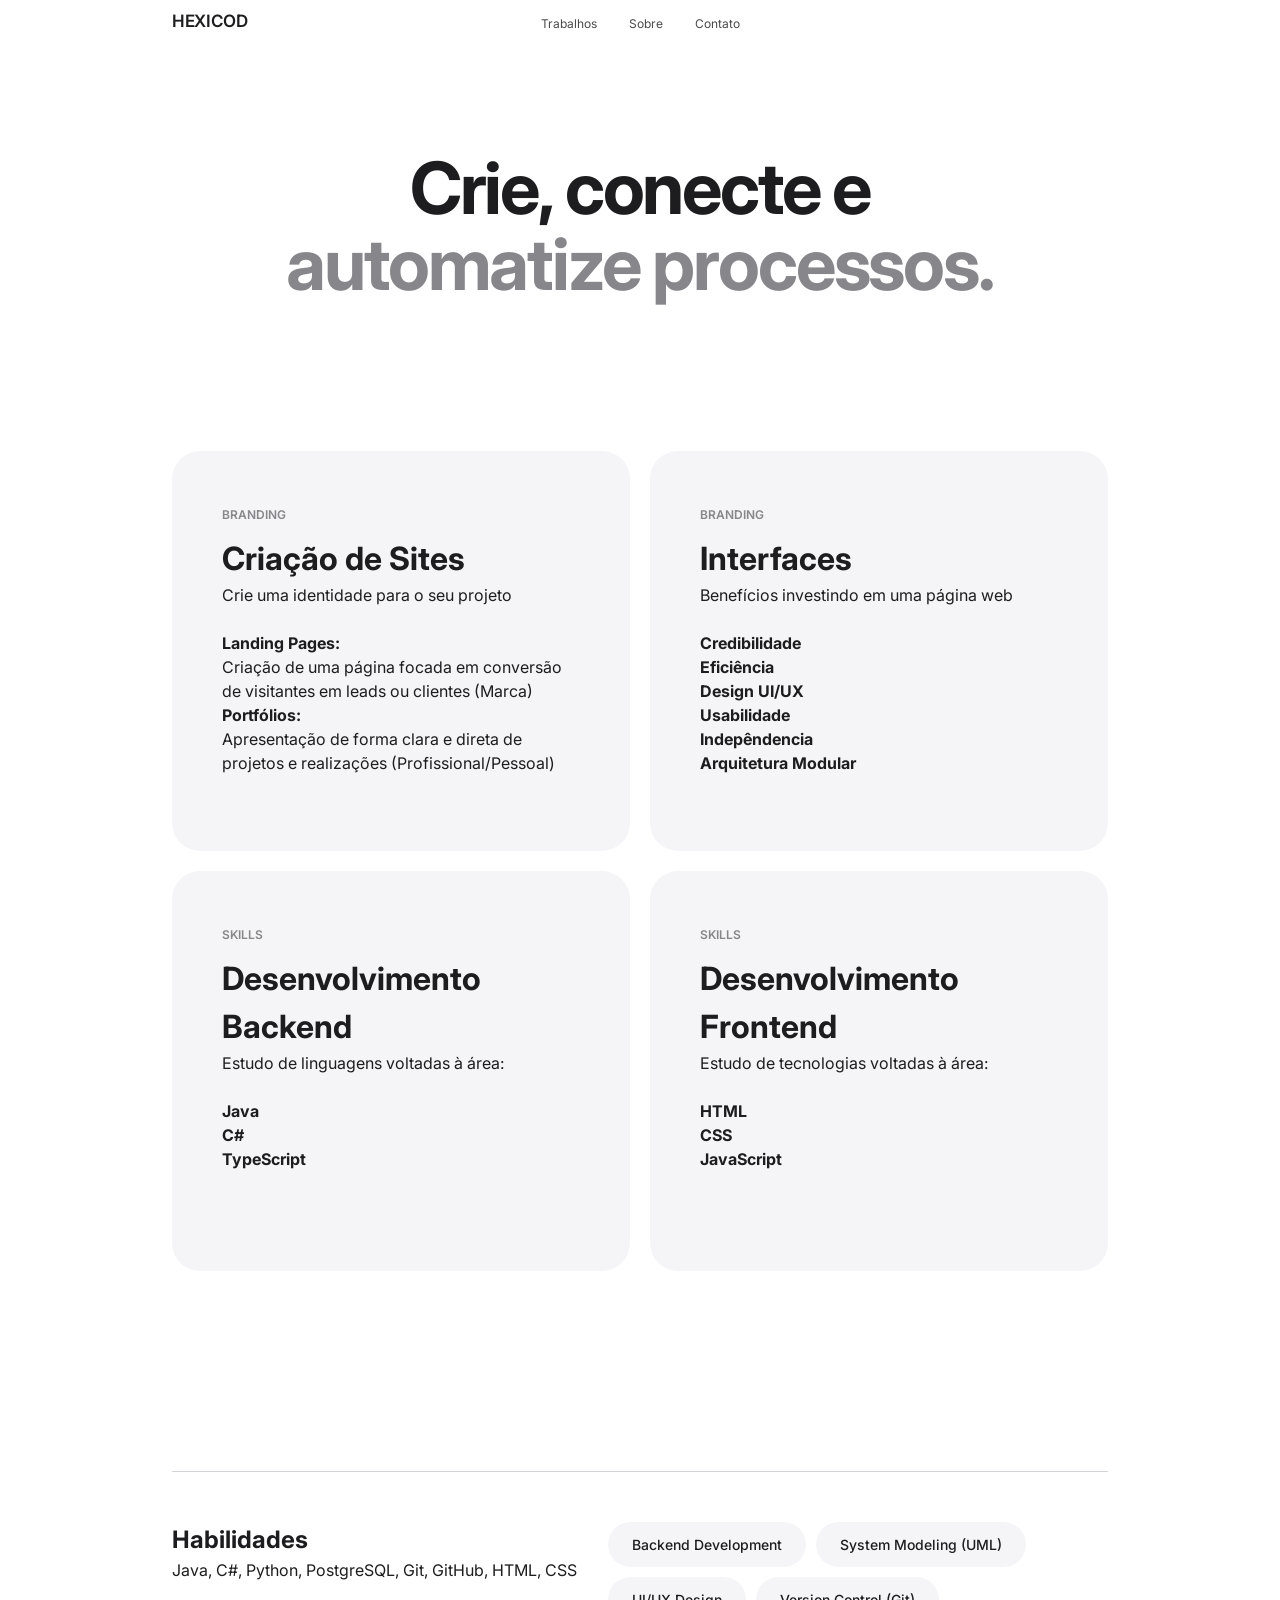
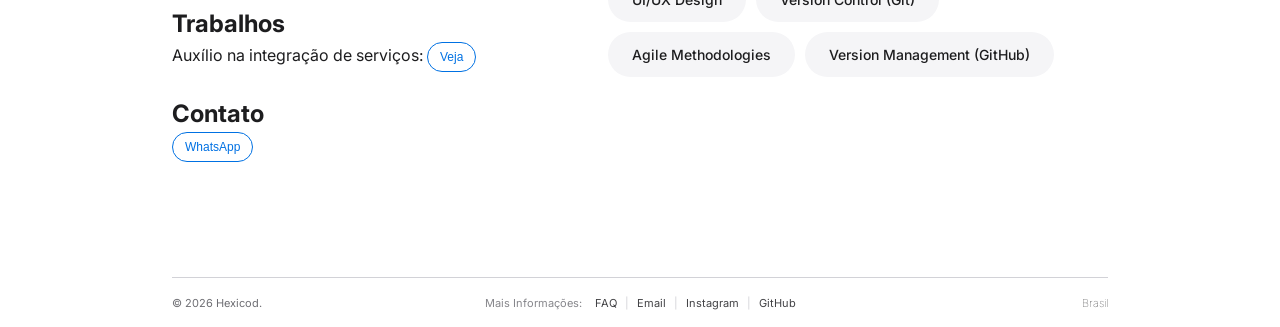
==== index.html @ ff453d54 "Add files via upload" ====
<!DOCTYPE html>
<html lang="pt-BR">
<head>
  <meta charset="UTF-8">
  <meta name="viewport" content="width=device-width, initial-scale=1.0">
  <title>Hexicod</title>
  <link rel="icon" type="image/png" href="h08.png">
  <link rel="stylesheet" href="5t35.css">
  <link href="https://fonts.googleapis.com/css2?family=Inter:wght@300;400;500;600;700&display=swap" rel="stylesheet">
</head>
<body>
  <header id="header">
    <nav class="nav-container">
      <div class="nav-content">
        <a href="#" class="logo">HEXICOD</a>
        <div class="menu-toggle" onclick="this.classList.toggle('active'); document.querySelector('.nav-links').classList.toggle('show');">
          <span></span>
          <span></span>
        </div>
          <ul class="nav-links">
            <li><a href="#trabalhos">Trabalhos</a></li>
            <li><a href="#sobre">Sobre</a></li>
            <li><a href="#contato">Contato</a></li>
          </ul>
        <div class="nav-spacer"></div>
      </div>
    </nav>
  </header>
  <main>
    <section class="hero">
      <div class="container">
        <h1>Crie, conecte e<br><span class="text-gray">automatize processos.</span></h1>
      </div>
    </section>
    <section id="trabalhos" class="grid-section">
      <div class="container">
        <div class="work-grid">
          <div class="work-item small">
            <div class="work-content">
              <span>Branding</span>
              <h3>Criação de Sites</h3>
              <p>Crie uma identidade para o seu projeto</p>
              <br>
              <h5><h4>Landing Pages: </h4> Criação de uma página focada em conversão de visitantes em leads ou clientes (Marca)</h5>
              <h5><h4>Portfólios: </h4> Apresentação de forma clara e direta de projetos e realizações (Profissional/Pessoal)</h5>
            </div>
          </div>
          <div class="work-item small">
            <div class="work-content">
              <span>Branding</span>
              <h3>Interfaces</h3>
              <p>Benefícios investindo em uma página web</p>
              <br>
              <h4>Credibilidade</h4>
              <h4>Eficiência</h4>
              <h4>Design UI/UX</h4>
              <h4>Usabilidade</h4>
              <h4>Indepêndencia</h4>
              <h4>Arquitetura Modular</h4>
            </div>
          </div>
          <div class="work-item small">           
            <div class="work-content">
              <span>Skills</span>
              <h3>Desenvolvimento Backend</h3>
              <p>Estudo de linguagens voltadas à área:</p>
              <br>
              <h4>Java</h4>
              <h4>C#</h4>
              <h4>TypeScript</h4>
            </div>
          </div>
          <div class="work-item small">
            <div class="work-content">
              <span>Skills</span>
              <h3>Desenvolvimento Frontend</h3>
              <p>Estudo de tecnologias voltadas à área:</p>
              <br>
              <h4>HTML</h4>
              <h4>CSS</h4>
              <h4>JavaScript</h4>
            </div>
          </div>
        </div>
      </div>
    </section>
    <section id="sobre" class="skills-section">
      <div class="container">
        <div class="skills-flex">
          <div class="skill-group">
            <h2>Habilidades</h2>
            <p>Java, C#, Python, PostgreSQL, Git, GitHub, HTML, CSS</p>
            <br>
            <h2>Trabalhos</h2>
            <p>Auxílio na integração de serviços: <a href="https://www.fogonorteengenharia.com.br" class="btn-hexicod" target="_blank">Veja</a>
            </p>
            <br>
            <h2>Contato</h2>
            <a href="https://wa.me/5569999950703" class="btn-hexizap" target="_blank">WhatsApp</a>
          </div>
          <div class="skill-list">
            <div class="skill-tag">Backend Development</div>
            <div class="skill-tag">System Modeling (UML)</div>
            <div class="skill-tag">UI/UX Design</div>
            <div class="skill-tag">Version Control (Git)</div>
            <div class="skill-tag">Agile Methodologies</div>
            <div class="skill-tag">Version Management (GitHub)</div>
          </div>
        </div>
      </div>
    </section>
  </main>
  <footer id="contato">
    <div class="footer-container">
      <div class="footer-bottom">
        <div class="footer-copy">© 2026 Hexicod.</div>
        <div class="footer-links">
          <span class="footer-label">Mais Informações:</span>
          <a href="f140.html">FAQ</a>
          <span class="sep">|</span>
          <a href="mailto:teamhexicod@gmail.com" target="_blank">Email</a>
          <span class="sep">|</span>
          <a href="https://instagram.com/hexicod" target="_blank">Instagram</a>
          <span class="sep">|</span>
          <a href="https://github.com/hexicod" target="_blank">GitHub</a>
        </div>
        <div class="footer-location">Brasil</div>
      </div>
    </div>
  </footer>
</body>
</html>
---- 5t35.css ----
:root {
--bg: #ffffff;
--text-main: #1d1d1f;
--text-gray: #86868b;
--card-bg: #f5f5f7;
--font: 'Inter', -apple-system, BlinkMacSystemFont, sans-serif;
}
* {
margin: 0;
padding: 0;
box-sizing: border-box;
}
body {
background-color: var(--bg);
color: var(--text-main);
font-family: var(--font);
-webkit-font-smoothing: antialiased;
line-height: 1.5;
}
.container {
max-width: 980px;
margin: 0 auto;
padding: 0 22px;
}
.menu-toggle {
  display: none; /* Escondido no PC */
  flex-direction: column;
  gap: 6px;
  cursor: pointer;
  z-index: 1001;
}
.menu-toggle span {
  width: 25px;
  height: 2px;
  background-color: var(--text-main);
  transition: 0.3s;
}
#header {
position: fixed;
top: 0;
left: 0;
width: 100%;
height: 44px;
display: flex;
align-items: center;
background-color: rgba(255, 255, 255, 0);
z-index: 1000;
animation: sticky-nav linear forwards;
animation-timeline: scroll();
animation-range: 0px 100px;
}
@keyframes sticky-nav {
to {
background-color: rgba(245, 245, 247, 0.7);
backdrop-filter: blur(20px) saturate(180%);
-webkit-backdrop-filter: blur(20px) saturate(180%);
}
}
.nav-container {
width: 100%;
max-width: 980px;
margin: 0 auto;
padding: 0 22px;
}
.nav-content {
display: flex;
justify-content: space-between;
align-items: center;
width: 100%;
}
.logo {
font-weight: 600;
font-size: 17px;
letter-spacing: -0.02em;
text-decoration: none;
color: var(--text-main);
flex: 1;
}
.nav-links {
display: flex;
list-style: none;
gap: 32px;
flex: 2;
justify-content: center;
}
.nav-links a {
text-decoration: none;
color: var(--text-main);
font-size: 12px;
font-weight: 400;
opacity: 0.8;
transition: opacity 0.2s;
}
.nav-links a:hover {
opacity: 1;
}
.nav-spacer {
flex: 1;
}
.hero {
padding-top: 150px;
padding-bottom: 150px;
text-align: center;
}
.hero h1 {
font-size: clamp(40px, 8vw, 72px);
font-weight: 700;
letter-spacing: -0.03em;
line-height: 1.05;
}
.text-gray {
color: var(--text-gray);
}
.subtitle {
font-size: 21px;
color: var(--text-gray);
max-width: 600px;
margin: 30px auto;
font-weight: 400;
}
.grid-section {
padding-bottom: 100px;
}
.work-grid {
display: grid;
grid-template-columns: 1fr 1fr;
gap: 20px;
}
.work-item {
background: var(--card-bg);
border-radius: 28px;
padding: 50px;
display: flex;
flex-direction: column;
}
.work-item.small {
height: 400px;
}
.work-content span {
font-size: 12px;
font-weight: 600;
text-transform: uppercase;
color: var(--text-gray);
}
.work-content h3 {
font-size: 32px;
margin-top: 10px;
}
.skills-section {
padding: 100px 0;
}
.skills-flex {
display: flex;
justify-content: space-between;
align-items: flex-start;
border-top: 1px solid #d2d2d7;
padding-top: 50px;
}
.skill-list {
display: flex;
flex-wrap: wrap;
gap: 10px;
max-width: 500px;
}
.skill-tag {
background: var(--card-bg);
padding: 12px 24px;
border-radius: 40px;
font-size: 14px;
font-weight: 500;
}
#footer {
background: var(--bg);
padding: 40px 0 24px 0;
}
.footer-container {
max-width: 980px;
margin: 0 auto;
padding: 15px 22px;
}
.footer-bottom {
display: flex;
justify-content: space-between;
align-items: center;
padding-top: 17px;
border-top: 1px solid #d2d2d7;
font-size: 11px;
color: #6e6e73;
}
.footer-copy {
flex: 1;
text-align: left;
}
.footer-links {
flex: 2;
display: flex;
justify-content: center;
align-items: center;
gap: 8px;
}
.footer-links a {
color: #424245;
text-decoration: none;
}
.footer-links a:hover {
text-decoration: underline;
}
.footer-label {
color: #86868b;
margin-right: 5px;
}
.sep {
color: #d2d2d7;
}
.footer-location {
flex: 1;
text-align: right;
color: var(--text-main);
font-weight: 100;
}
@media (max-width: 768px) {
.nav-links {
    display: none;
  }


  #header {
    background-color: rgba(255, 255, 255, 0.98) !important;
    backdrop-filter: blur(15px);
    height: 48px;
  }
  .nav-content {
    display: flex;
    justify-content: space-between;
    align-items: center; 
    padding: 0 22px;
    height: 100%;
  }
  .logo {
    flex: none !important;
    order: 1;
  }
  .nav-spacer {
    display: none;
  }
  .menu-toggle {
    display: flex !important;
    order: 2;
    width: 22px;
    height: 12px;
    flex-direction: column;
    justify-content: space-between;
    cursor: pointer;
    z-index: 1001;
  }
  .menu-toggle span {
    width: 100%;
    height: 1.2px;
    background-color: var(--text-main);
    transition: transform 0.3s cubic-bezier(0.4, 0, 0.2, 1);
  }
  .menu-toggle.active span:nth-child(1) {
    transform: translateY(5.5px) rotate(45deg);
  }
  .menu-toggle.active span:nth-child(2) {
    transform: translateY(-5.5px) rotate(-45deg);
  }
  .nav-links {
    display: none;
    position: fixed;
    top: 48px;
    left: 0;
    width: 100%;
    height: calc(100vh - 48px);
    background: var(--bg);
    flex-direction: column;
    padding: 40px 22px;
    gap: 30px;
    z-index: 999;
  }
  .nav-links.show {
    display: flex !important;
  }
  .nav-links a {
    font-size: 28px;
    font-weight: 600;
    text-align: left;
    width: 100%;
  }



  .grid-section .container {
    padding: 0;
    max-width: 100%;
  }
  .work-grid {
    display: flex;
    flex-wrap: nowrap;
    overflow-x: auto;
    gap: 15px;
    padding: 0 22px; 
    
    scroll-snap-type: x mandatory; 
    -webkit-overflow-scrolling: touch;
    
    scrollbar-width: none; 
  }
  .work-grid::-webkit-scrollbar {
    display: none;
  }
  .work-item, .work-item.small {
    flex: 0 0 85%; 
    scroll-snap-align: center;
    padding: 40px 25px; 
    border-radius: 28px;
    height: auto;
    min-height: 400px;
  }
  .skills-flex {
    flex-direction: column;
    gap: 30px;
  }
  .footer-bottom {
    flex-direction: column;
    gap: 15px;
    text-align: center;
  }
  .footer-copy, .footer-location {
    text-align: center;
  }
}
.btn-hexicod {
  display: inline-block;
  padding: 5px 12px; 
  font-size: 12px; 
  font-family: Arial, sans-serif; 
  color: #0071e3; 
  background-color: transparent;
  border: 1px solid #0071e3;
  border-radius: 25px; 
  text-decoration: none; 
  font-weight: 250;
  transition: background-color 0.3s ease, color 0.3s ease; 
}
.btn-hexicod:hover {
  background-color: #0071e3;
  color: #ffffff;
}

.btn-hexizap {
  display: inline-block;
  padding: 5px 12px; 
  font-size: 12px; 
  font-family: Arial, sans-serif; 
  color: #0071e3; 
  background-color: transparent;
  border: 1px solid #0071e3;
  border-radius: 25px; 
  text-decoration: none; 
  font-weight: 250;
  transition: background-color 0.3s ease, color 0.3s ease; 
}
.btn-hexizap:hover {
  background-color: #0071e3;
  color: #ffffff;
}
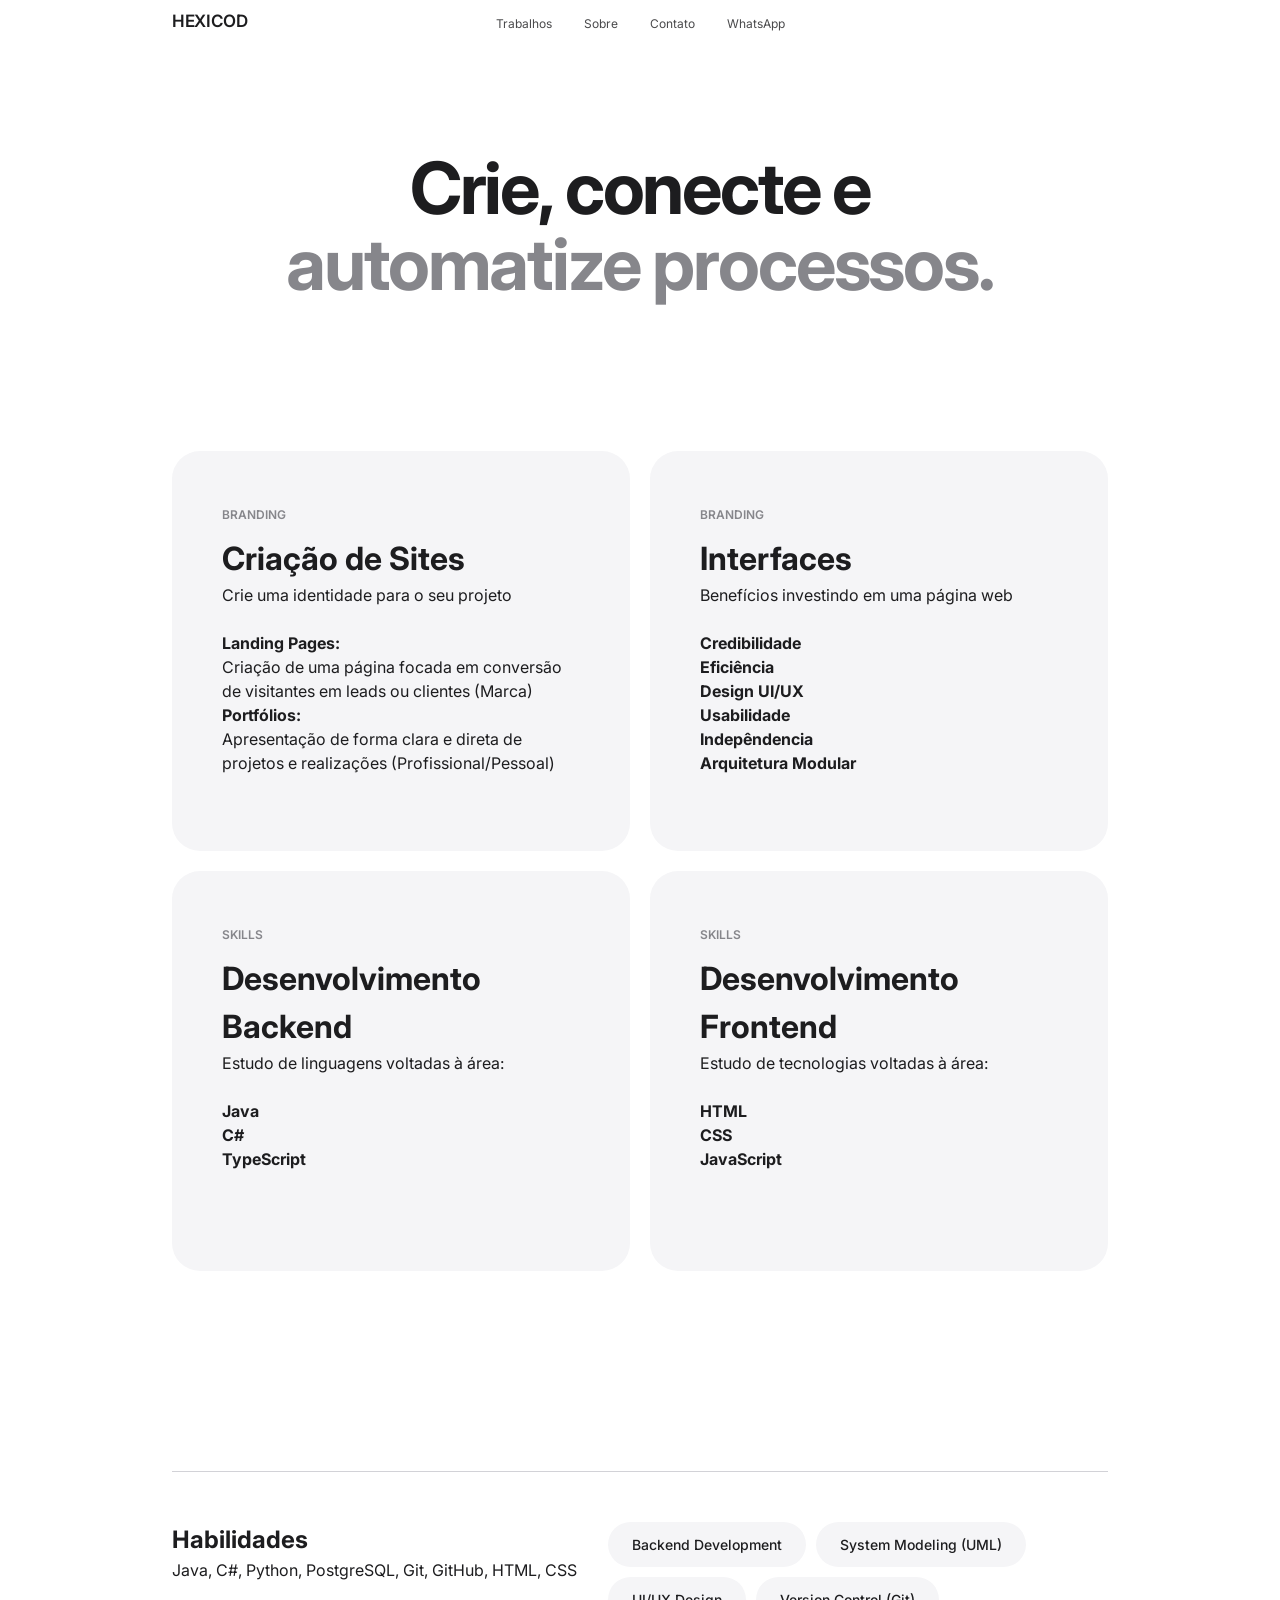
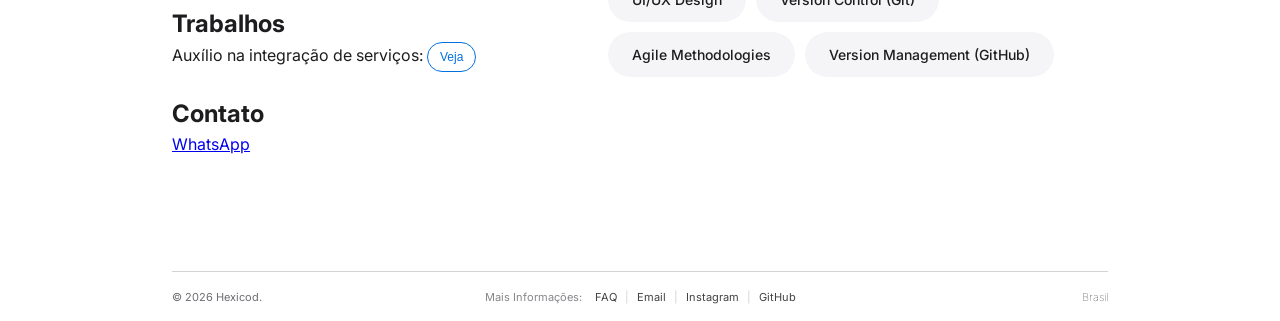
==== commit 61a1e974: "Update index.html" ====
--- a/index.html
+++ b/index.html
@@ -21,6 +21,7 @@
             <li><a href="#trabalhos">Trabalhos</a></li>
             <li><a href="#sobre">Sobre</a></li>
             <li><a href="#contato">Contato</a></li>
+            <li><a href="https://wa.me/5569999950703" target="_blank">WhatsApp</a></li>
           </ul>
         <div class="nav-spacer"></div>
       </div>
@@ -128,5 +129,16 @@
       </div>
     </div>
   </footer>
+  <script>
+  const menuLinks = document.querySelectorAll('.nav-links a');
+  const menuToggle = document.querySelector('.menu-toggle');
+  const navLinks = document.querySelector('.nav-links');
+  menuLinks.forEach(link => {
+    link.addEventListener('click', () => {
+      menuToggle.classList.remove('active');
+      navLinks.classList.remove('show');
+    });
+  });
+</script>
 </body>
-</html>+</html>
--- a/5t35.css
+++ b/5t35.css
@@ -347,21 +347,3 @@
   background-color: #0071e3;
   color: #ffffff;
 }
-
-.btn-hexizap {
-  display: inline-block;
-  padding: 5px 12px; 
-  font-size: 12px; 
-  font-family: Arial, sans-serif; 
-  color: #0071e3; 
-  background-color: transparent;
-  border: 1px solid #0071e3;
-  border-radius: 25px; 
-  text-decoration: none; 
-  font-weight: 250;
-  transition: background-color 0.3s ease, color 0.3s ease; 
-}
-.btn-hexizap:hover {
-  background-color: #0071e3;
-  color: #ffffff;
-}
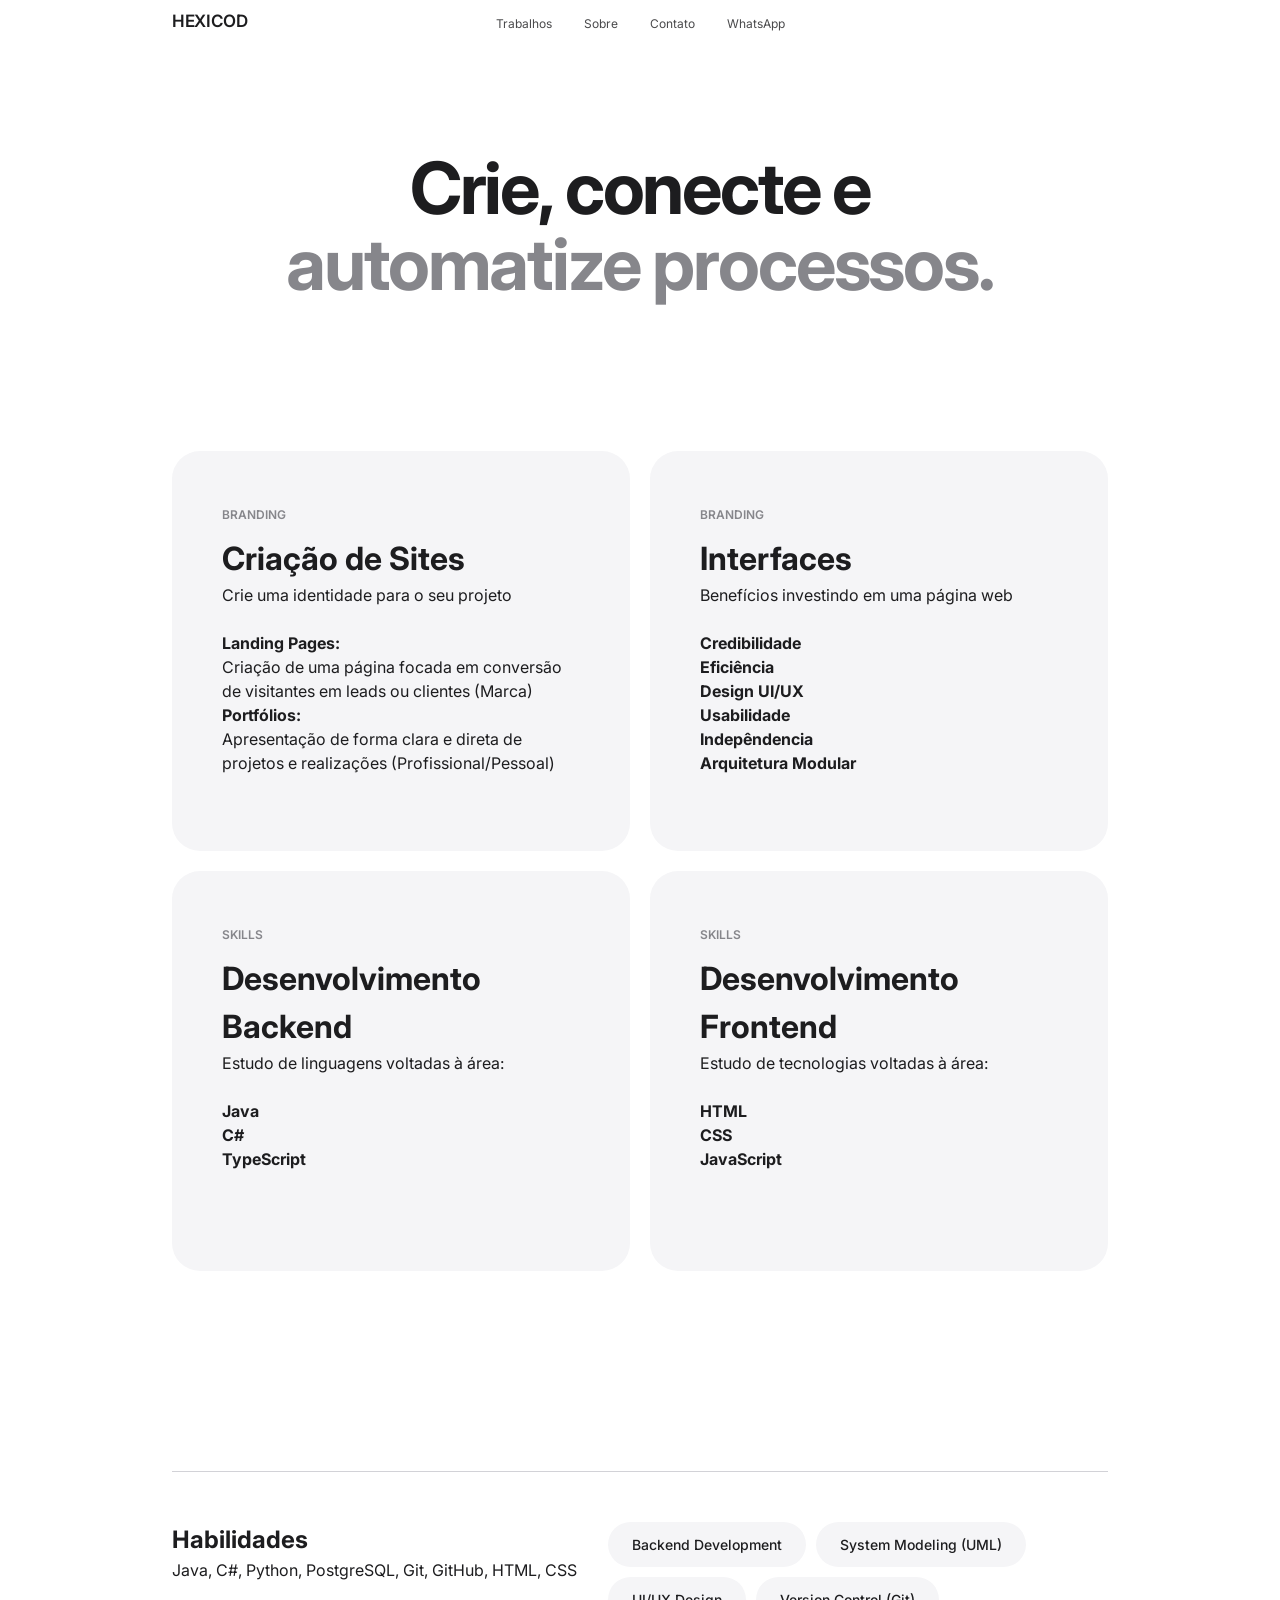
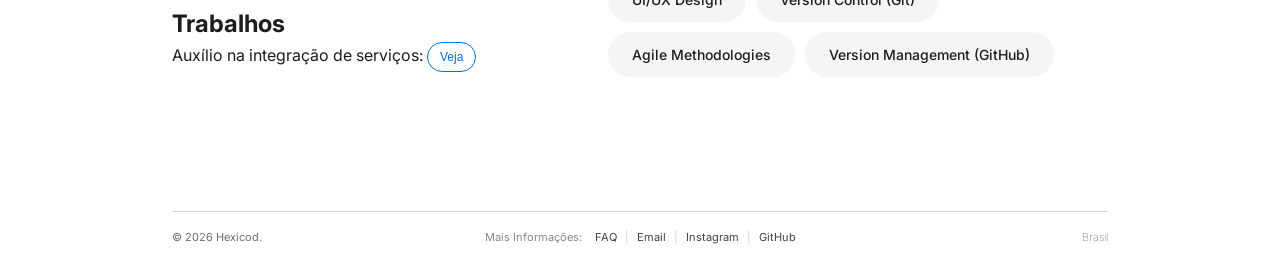
==== commit d8cfb49b: "Update index.html" ====
--- a/index.html
+++ b/index.html
@@ -96,8 +96,6 @@
             <p>Auxílio na integração de serviços: <a href="https://www.fogonorteengenharia.com.br" class="btn-hexicod" target="_blank">Veja</a>
             </p>
             <br>
-            <h2>Contato</h2>
-            <a href="https://wa.me/5569999950703" class="btn-hexizap" target="_blank">WhatsApp</a>
           </div>
           <div class="skill-list">
             <div class="skill-tag">Backend Development</div>
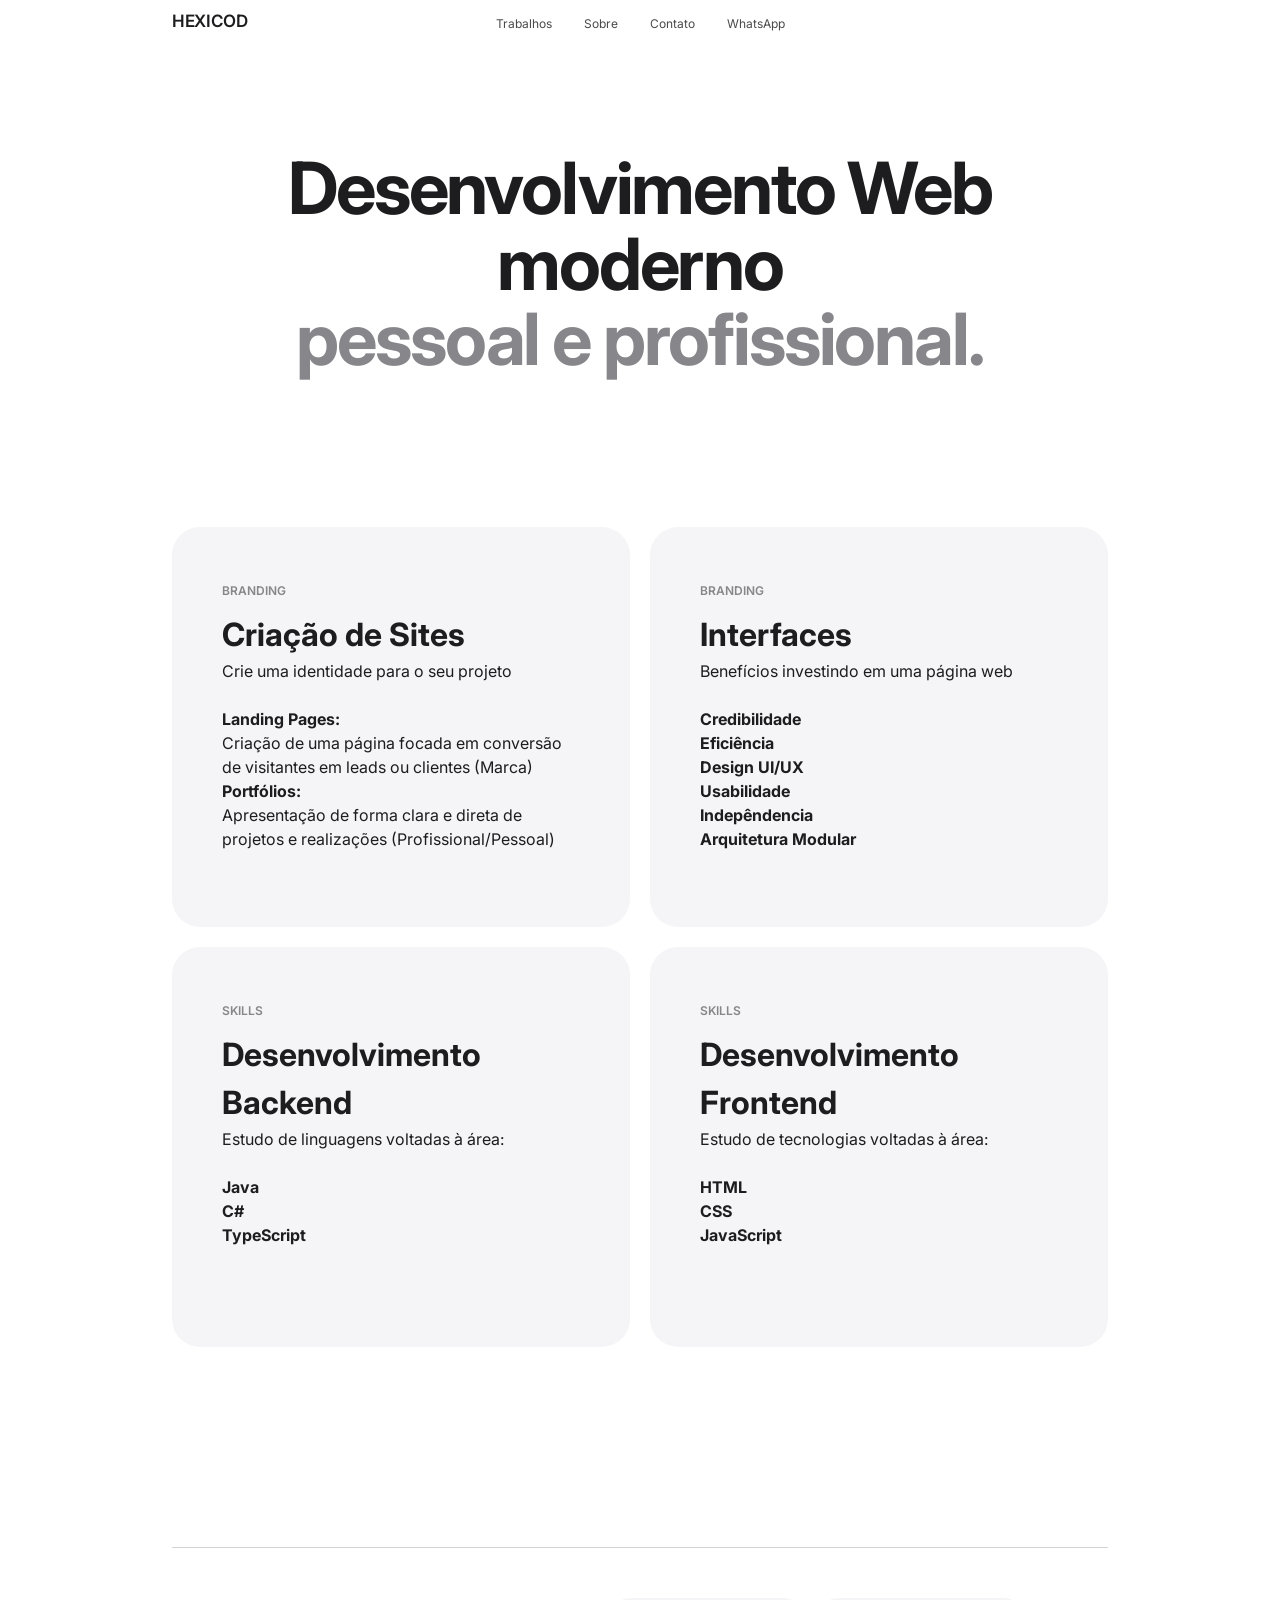
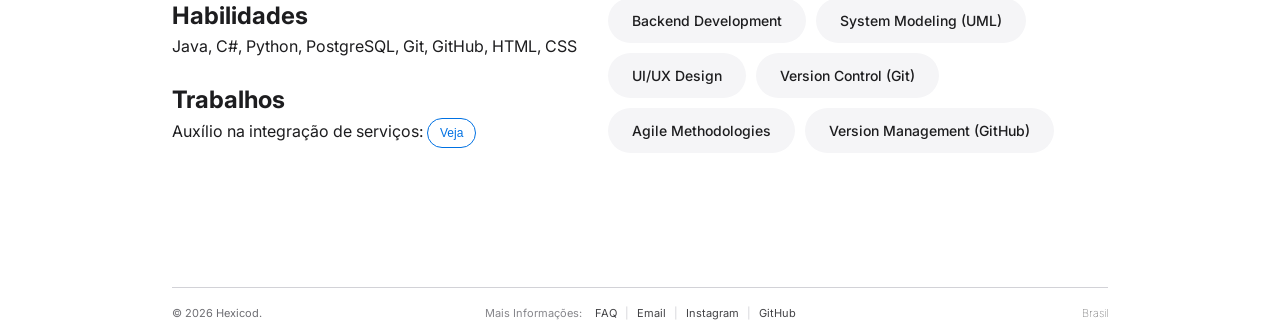
==== commit 91033aad: "Update index.html" ====
--- a/index.html
+++ b/index.html
@@ -30,7 +30,7 @@
   <main>
     <section class="hero">
       <div class="container">
-        <h1>Crie, conecte e<br><span class="text-gray">automatize processos.</span></h1>
+        <h1>Desenvolvimento Web moderno <br><span class="text-gray">pessoal e profissional.</span></h1>
       </div>
     </section>
     <section id="trabalhos" class="grid-section">
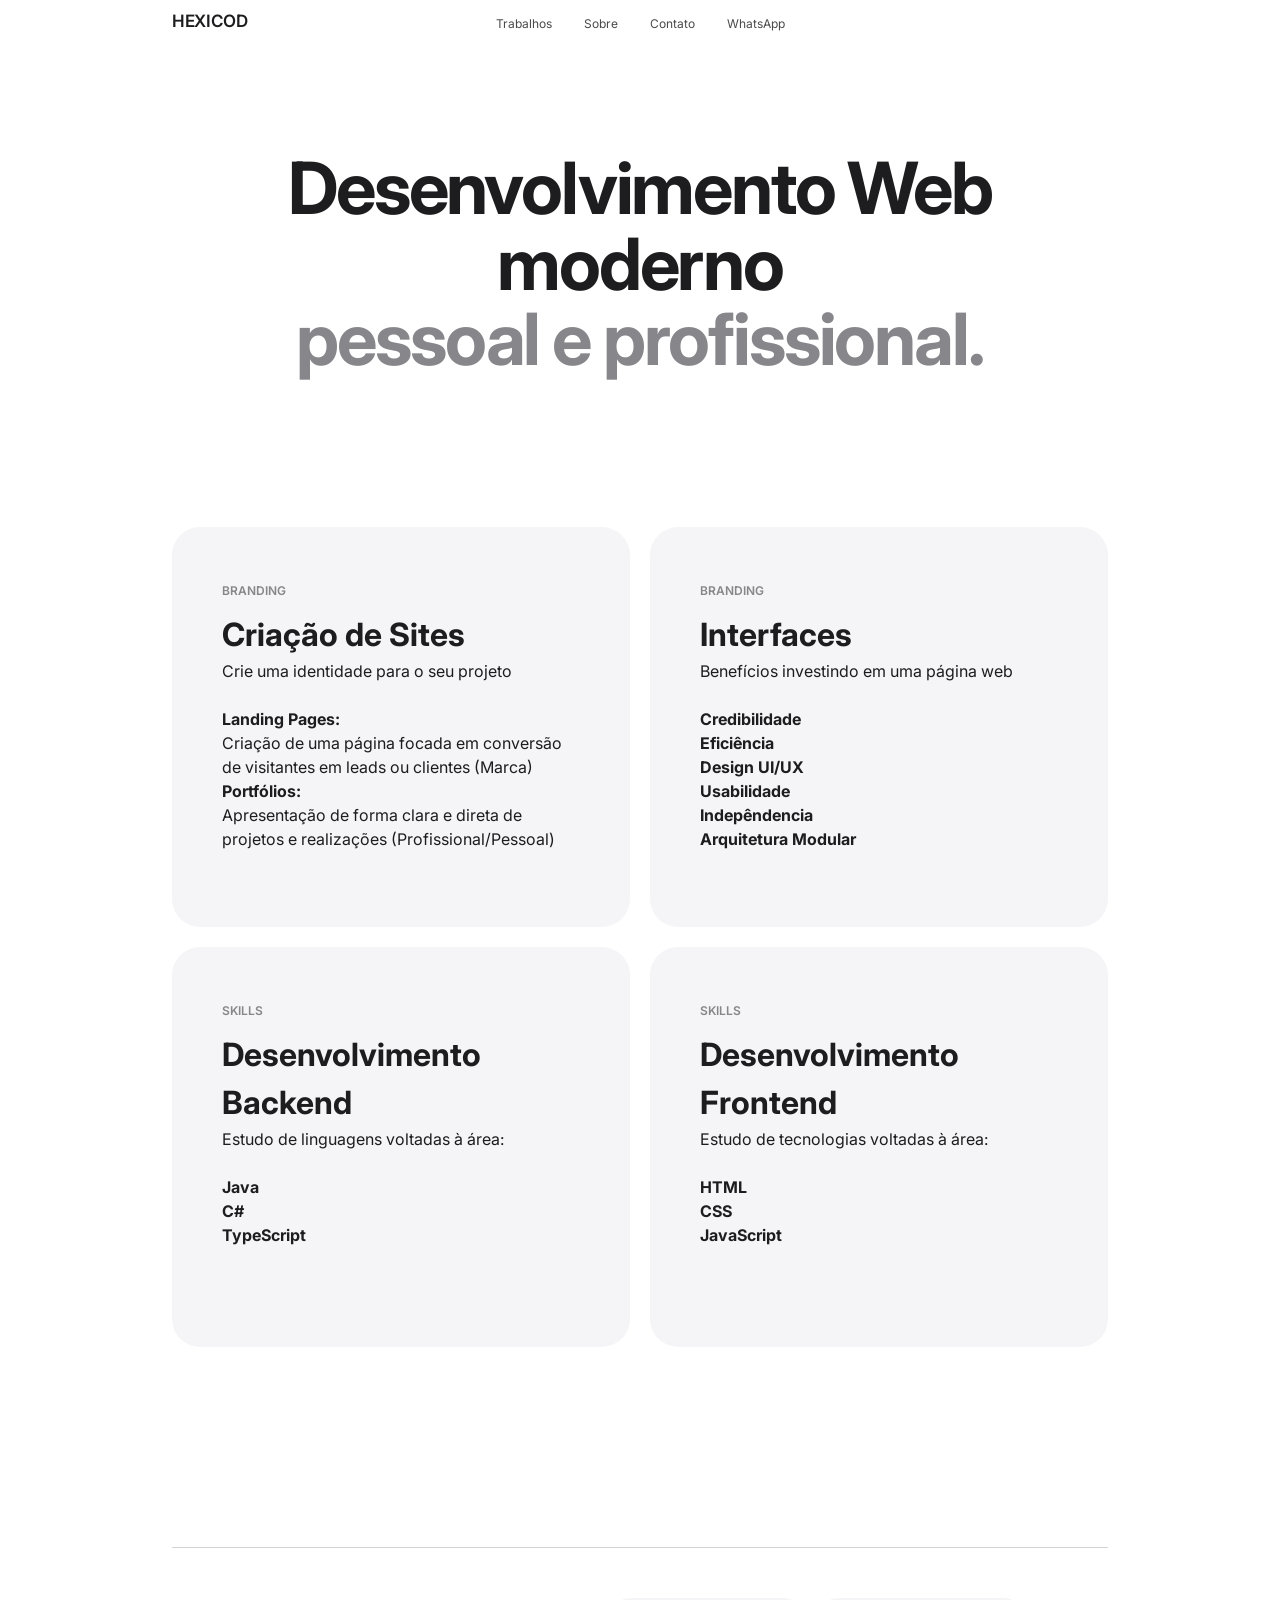
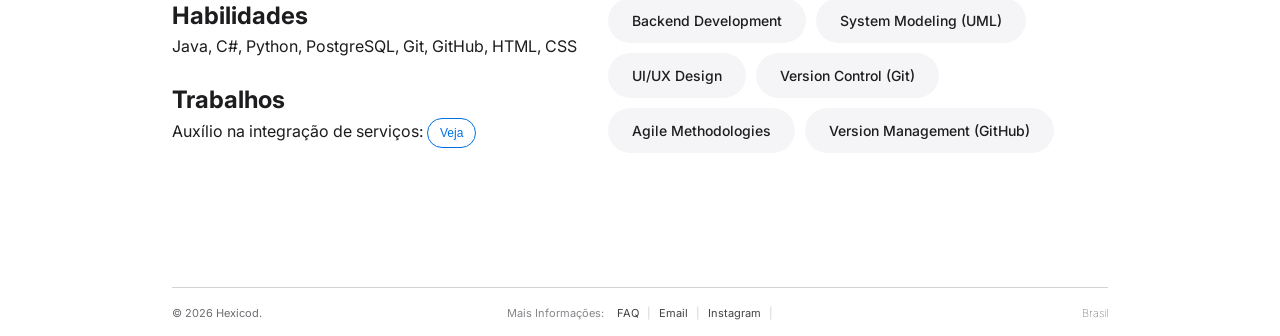
==== commit 1b2cf554: "Fix HTML formatting and structure" ====
--- a/index.html
+++ b/index.html
@@ -121,7 +121,6 @@
           <span class="sep">|</span>
           <a href="https://instagram.com/hexicod" target="_blank">Instagram</a>
           <span class="sep">|</span>
-          <a href="https://github.com/hexicod" target="_blank">GitHub</a>
         </div>
         <div class="footer-location">Brasil</div>
       </div>
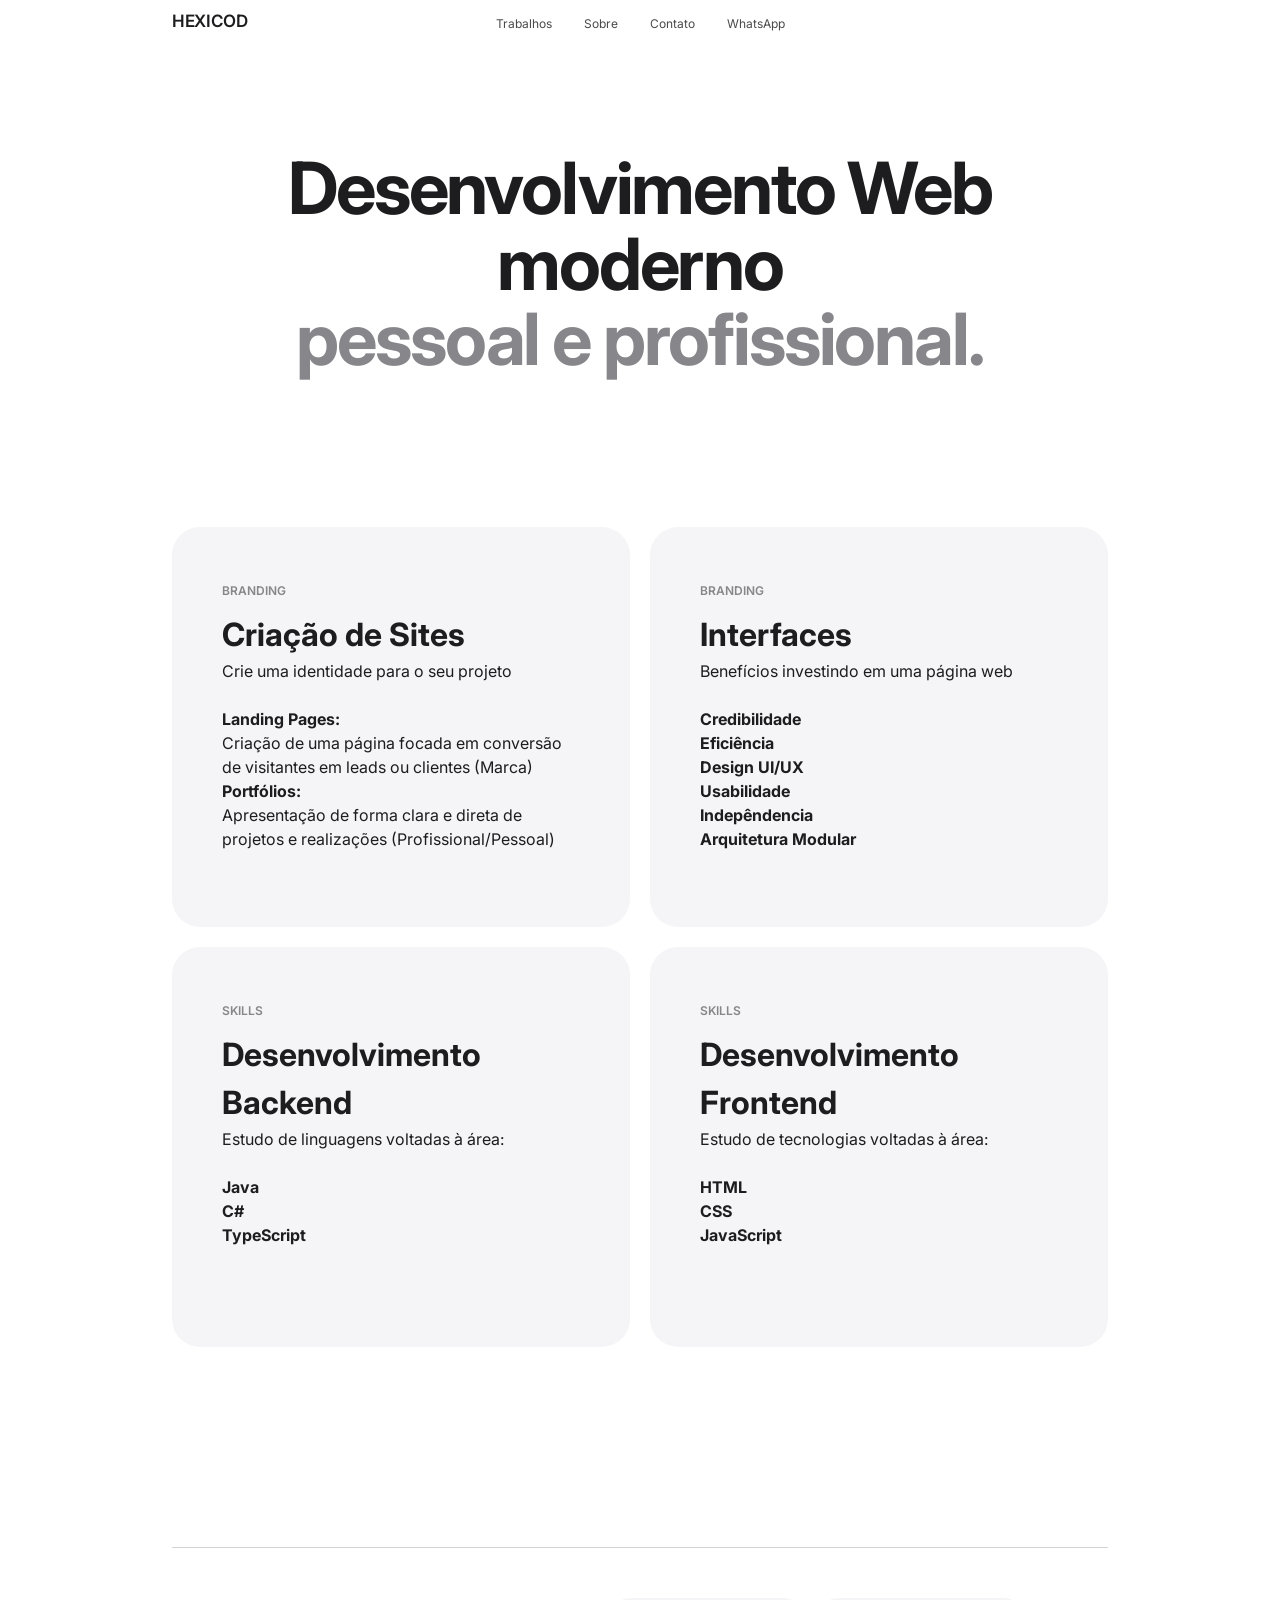
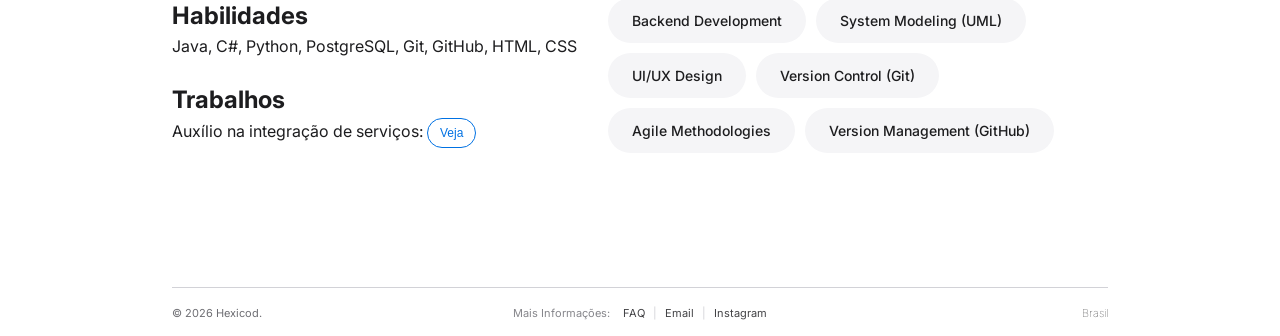
==== commit 3a61f1ed: "Fix HTML formatting and structure" ====
--- a/index.html
+++ b/index.html
@@ -120,7 +120,6 @@
           <a href="mailto:teamhexicod@gmail.com" target="_blank">Email</a>
           <span class="sep">|</span>
           <a href="https://instagram.com/hexicod" target="_blank">Instagram</a>
-          <span class="sep">|</span>
         </div>
         <div class="footer-location">Brasil</div>
       </div>
